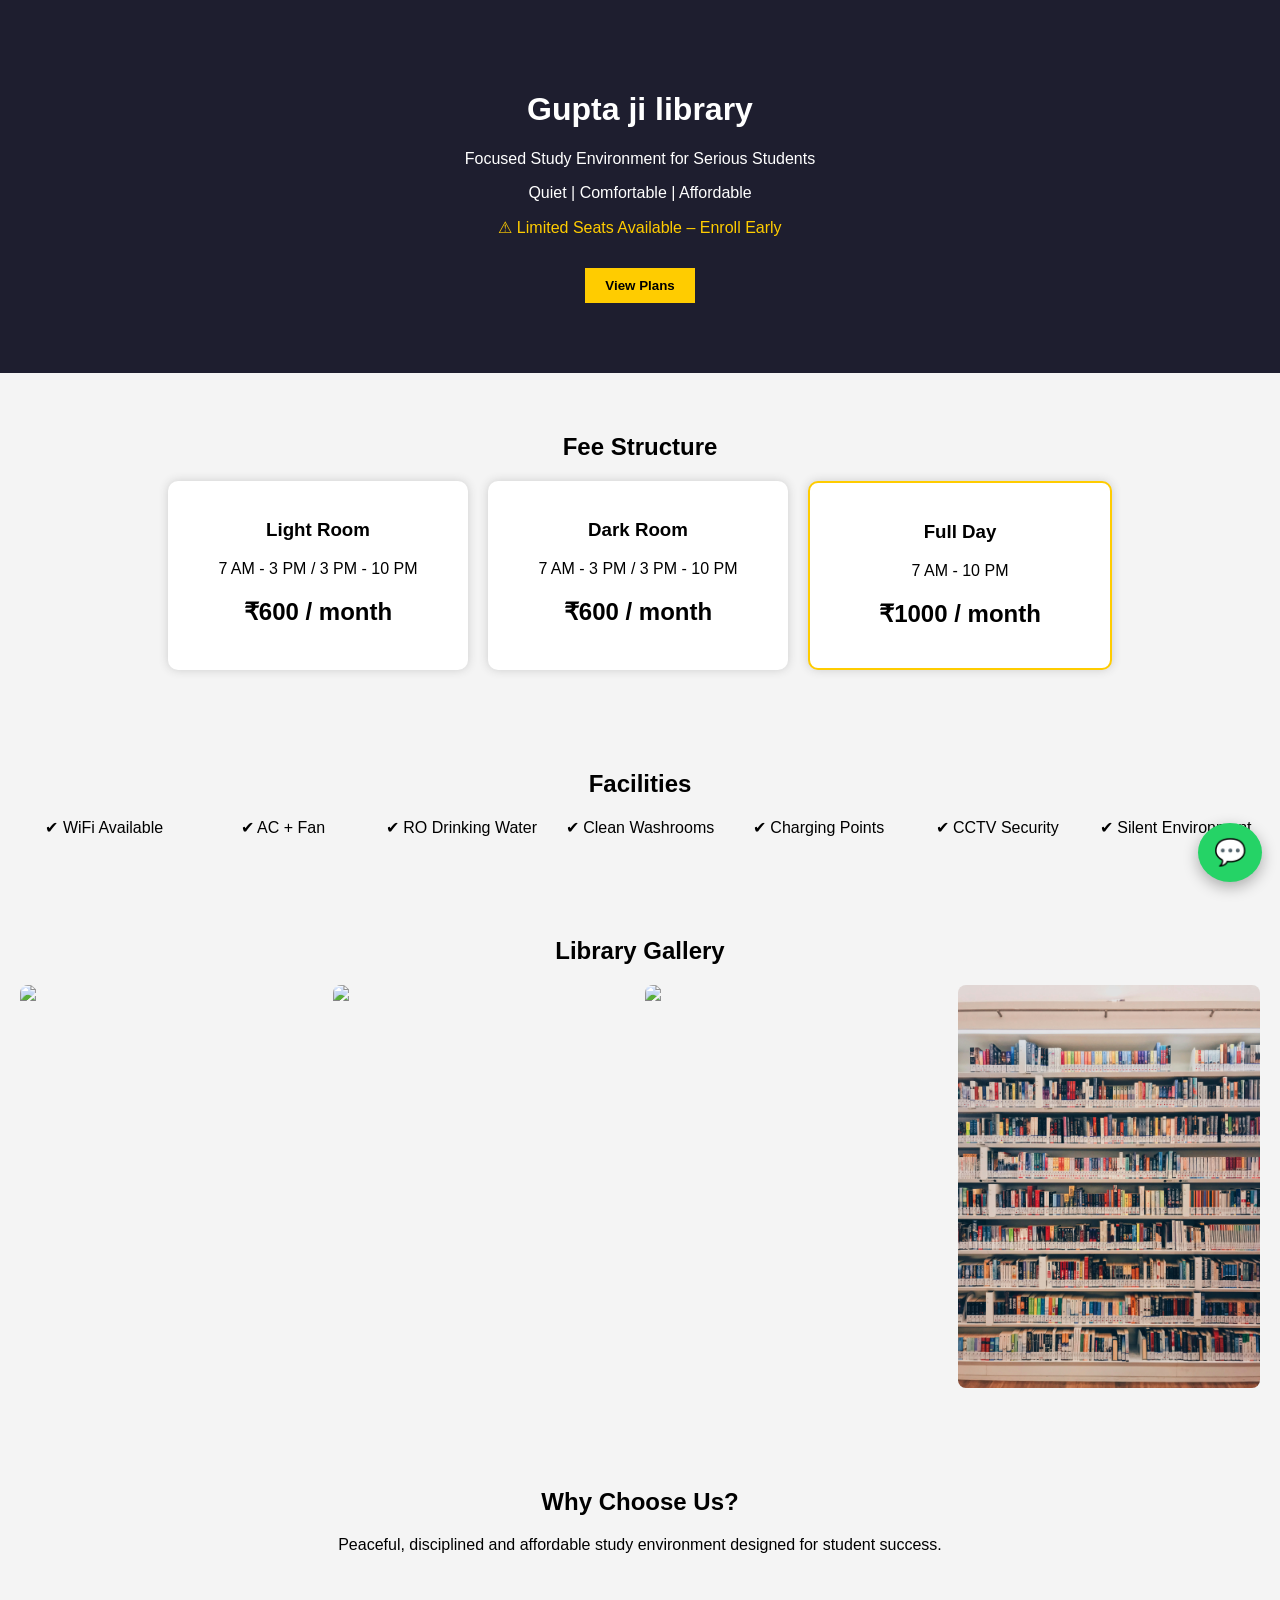
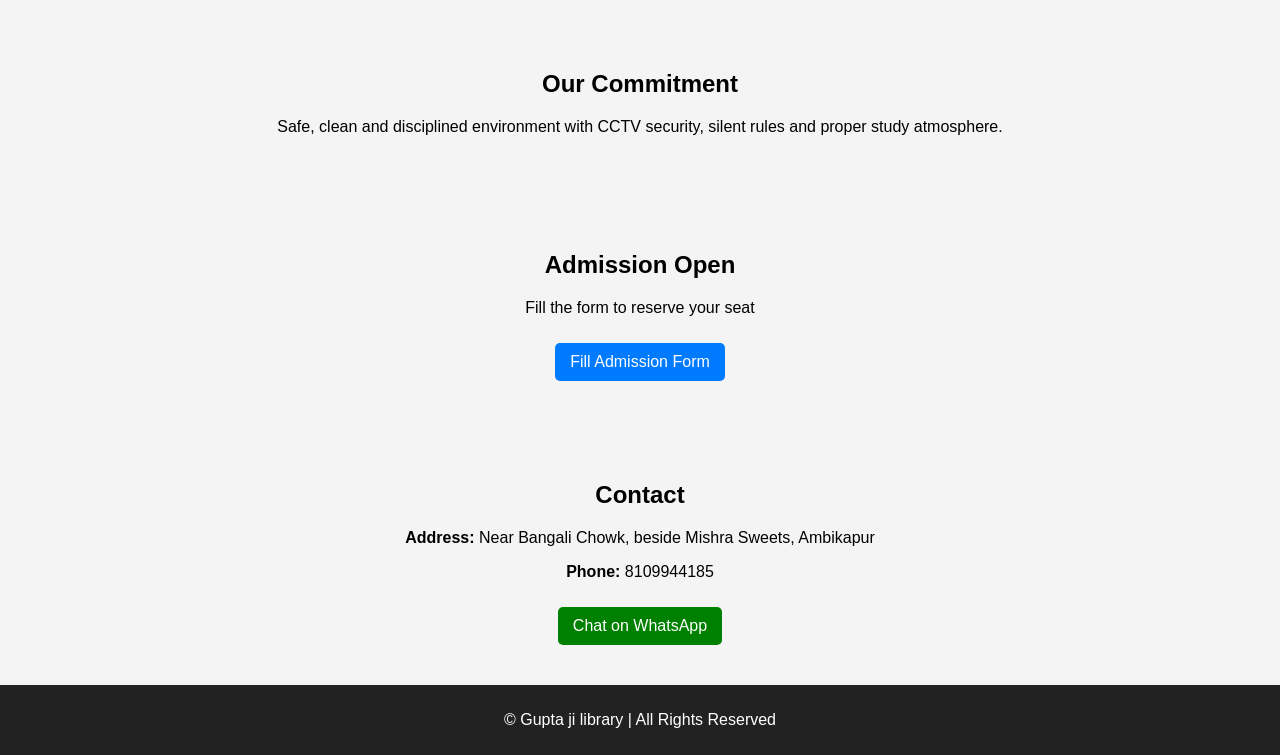
==== index.html @ ace33cf9 "Add files via upload" ====
<!DOCTYPE html>
<html lang="en">
<head>
  <meta charset="UTF-8">
  <meta name="viewport" content="width=device-width, initial-scale=1.0">
  <title>Gupta ji library </title>
  <link rel="stylesheet" href="style.css">
</head>
<body>

<!-- HERO -->
<header class="hero">
  <h1>Gupta ji library  </h1>
  <p>Focused Study Environment for Serious Students</p>
  <p class="sub">Quiet | Comfortable | Affordable</p>
  <p class="urgency">⚠ Limited Seats Available – Enroll Early</p>
  <button onclick="scrollToSection()">View Plans</button>
</header>

<!-- FEES -->
<section id="fees">
  <h2>Fee Structure</h2>

  <div class="card-container">

    <div class="card" onclick="selectCard(this)">
      <h3>Light Room</h3>
      <p>7 AM - 3 PM / 3 PM - 10 PM</p>
      <h2>₹600 / month</h2>
    </div>

    <div class="card" onclick="selectCard(this)">
      <h3>Dark Room</h3>
      <p>7 AM - 3 PM / 3 PM - 10 PM</p>
      <h2>₹600 / month</h2>
    </div>

    <div class="card highlight" onclick="selectCard(this)">
      <h3>Full Day</h3>
      <p>7 AM - 10 PM</p>
      <h2>₹1000 / month</h2>
    </div>

  </div>
</section>

<!-- FACILITIES -->
<section>
  <h2>Facilities</h2>
  <div class="grid">
    <div>✔ WiFi Available</div>
    <div>✔ AC + Fan</div>
    <div>✔ RO Drinking Water</div>
    <div>✔ Clean Washrooms</div>
    <div>✔ Charging Points</div>
    <div>✔ CCTV Security</div>
    <div>✔ Silent Environment</div>
  </div>
</section>

<!-- GALLERY -->
<section>
  <h2>Library Gallery</h2>
  <div class="gallery">
    <img src="images/lib1.jpg">
    <img src="images/lib2.jpg">
    <img src="images/lib3.jpg">
    <img src="images/lib4.jpg">
  </div>
</section>

<!-- WHY US -->
<section>
  <h2>Why Choose Us?</h2>
  <p>Peaceful, disciplined and affordable study environment designed for student success.</p>
</section>

<!-- TRUST -->
<section>
  <h2>Our Commitment</h2>
  <p>Safe, clean and disciplined environment with CCTV security, silent rules and proper study atmosphere.</p>
</section>

<!-- ADMISSION -->
<section class="admission">
  <h2>Admission Open</h2>
  <p>Fill the form to reserve your seat</p>
  <a class="btn" href="https://docs.google.com/forms/d/e/1FAIpQLSc7hQldwIsTLfJaNcgy5HmOL9V--daug4CbfnglJ6WlZEGNtg/viewform?usp=publish-editor" target="_blank" onclick="setTimeout(showThankYou, 4000)">
  Fill Admission Form
  </a>

</section>

<!-- CONTACT -->
<section>
  <h2>Contact</h2>
  <p><b>Address:</b> Near Bangali Chowk, beside Mishra Sweets, Ambikapur</p>
  <p><b>Phone:</b> 8109944185</p>

  <a class="whatsapp" href="https://wa.me/918109944185" target="_blank">
    Chat on WhatsApp
  </a>
</section>

<footer>
  <p>© Gupta ji library | All Rights Reserved</p>
</footer>

<!-- FLOATING WHATSAPP -->
<a class="float" href="https://wa.me/918109944185" target="_blank">💬</a>

<script src="script.js"></script>
</body>
<div id="thankyouScreen" class="thankyou">
  <div class="box">
    <h1>🎉 Thank You!</h1>
    <p>Your admission request has been submitted successfully.</p>
    <p>We will contact you shortly.</p>

    <button onclick="closeThankYou()">Back to Home</button>
  </div>
</div>
</html>
---- style.css ----
body {
  margin: 0;
  font-family: Arial, sans-serif;
  background: #f4f4f4;
}

/* HERO */
.hero {
  background: #1e1e2f;
  color: white;
  text-align: center;
  padding: 70px 20px;
}

.hero button {
  margin-top: 15px;
  padding: 10px 20px;
  border: none;
  background: #ffcc00;
  font-weight: bold;
  cursor: pointer;
}

.urgency {
  color: #ffcc00;
  margin-top: 10px;
  animation: blink 1.5s infinite;
}

@keyframes blink {
  50% { opacity: 0.5; }
}

/* SECTIONS */
section {
  padding: 40px 20px;
  text-align: center;
}

/* CARDS */
.card-container {
  display: flex;
  justify-content: center;
  gap: 20px;
  flex-wrap: wrap;
}

.card {
  background: white;
  padding: 20px;
  width: 260px;
  border-radius: 10px;
  box-shadow: 0 0 10px #ccc;
  cursor: pointer;
  transition: 0.3s;
}

.card:hover {
  transform: scale(1.05);
}

.card.highlight {
  border: 2px solid #ffcc00;
}

/* GRID */
.grid {
  display: grid;
  grid-template-columns: repeat(auto-fit, minmax(160px, 1fr));
  gap: 10px;
}

/* GALLERY */
.gallery {
  display: grid;
  grid-template-columns: repeat(auto-fit, minmax(150px, 1fr));
  gap: 10px;
}

.gallery img {
  width: 100%;
  border-radius: 8px;
}

/* BUTTONS */
.btn {
  display: inline-block;
  margin-top: 10px;
  padding: 10px 15px;
  background: #007bff;
  color: white;
  text-decoration: none;
  border-radius: 5px;
}

/* WHATSAPP */
.whatsapp {
  display: inline-block;
  margin-top: 10px;
  padding: 10px 15px;
  background: green;
  color: white;
  text-decoration: none;
  border-radius: 5px;
}

/* FLOAT */
.float {
  position: fixed;
  bottom: 18px;
  right: 18px;
  background: #25D366;
  color: white;
  font-size: 26px;
  padding: 14px 16px;
  border-radius: 50%;
  text-decoration: none;
  box-shadow: 0 5px 15px rgba(0,0,0,0.3);
  z-index: 999;
}

/* FOOTER */
footer {
  background: #222;
  color: white;
  text-align: center;
  padding: 10px;
}

/* MOBILE */
@media (max-width: 600px) {
  .card {
    width: 90%;
  }

  .hero h1 {
    font-size: 28px;
  }
}
/* THANK YOU SCREEN */
.thankyou {
  position: fixed;
  top: 0;
  left: 0;
  width: 100%;
  height: 100%;
  background: rgba(0,0,0,0.8);
  display: none;
  justify-content: center;
  align-items: center;
  z-index: 9999;
}

.thankyou .box {
  background: white;
  padding: 30px;
  border-radius: 10px;
  text-align: center;
  max-width: 350px;
}

.thankyou button {
  margin-top: 15px;
  padding: 10px 15px;
  background: green;
  color: white;
  border: none;
  cursor: pointer;
}
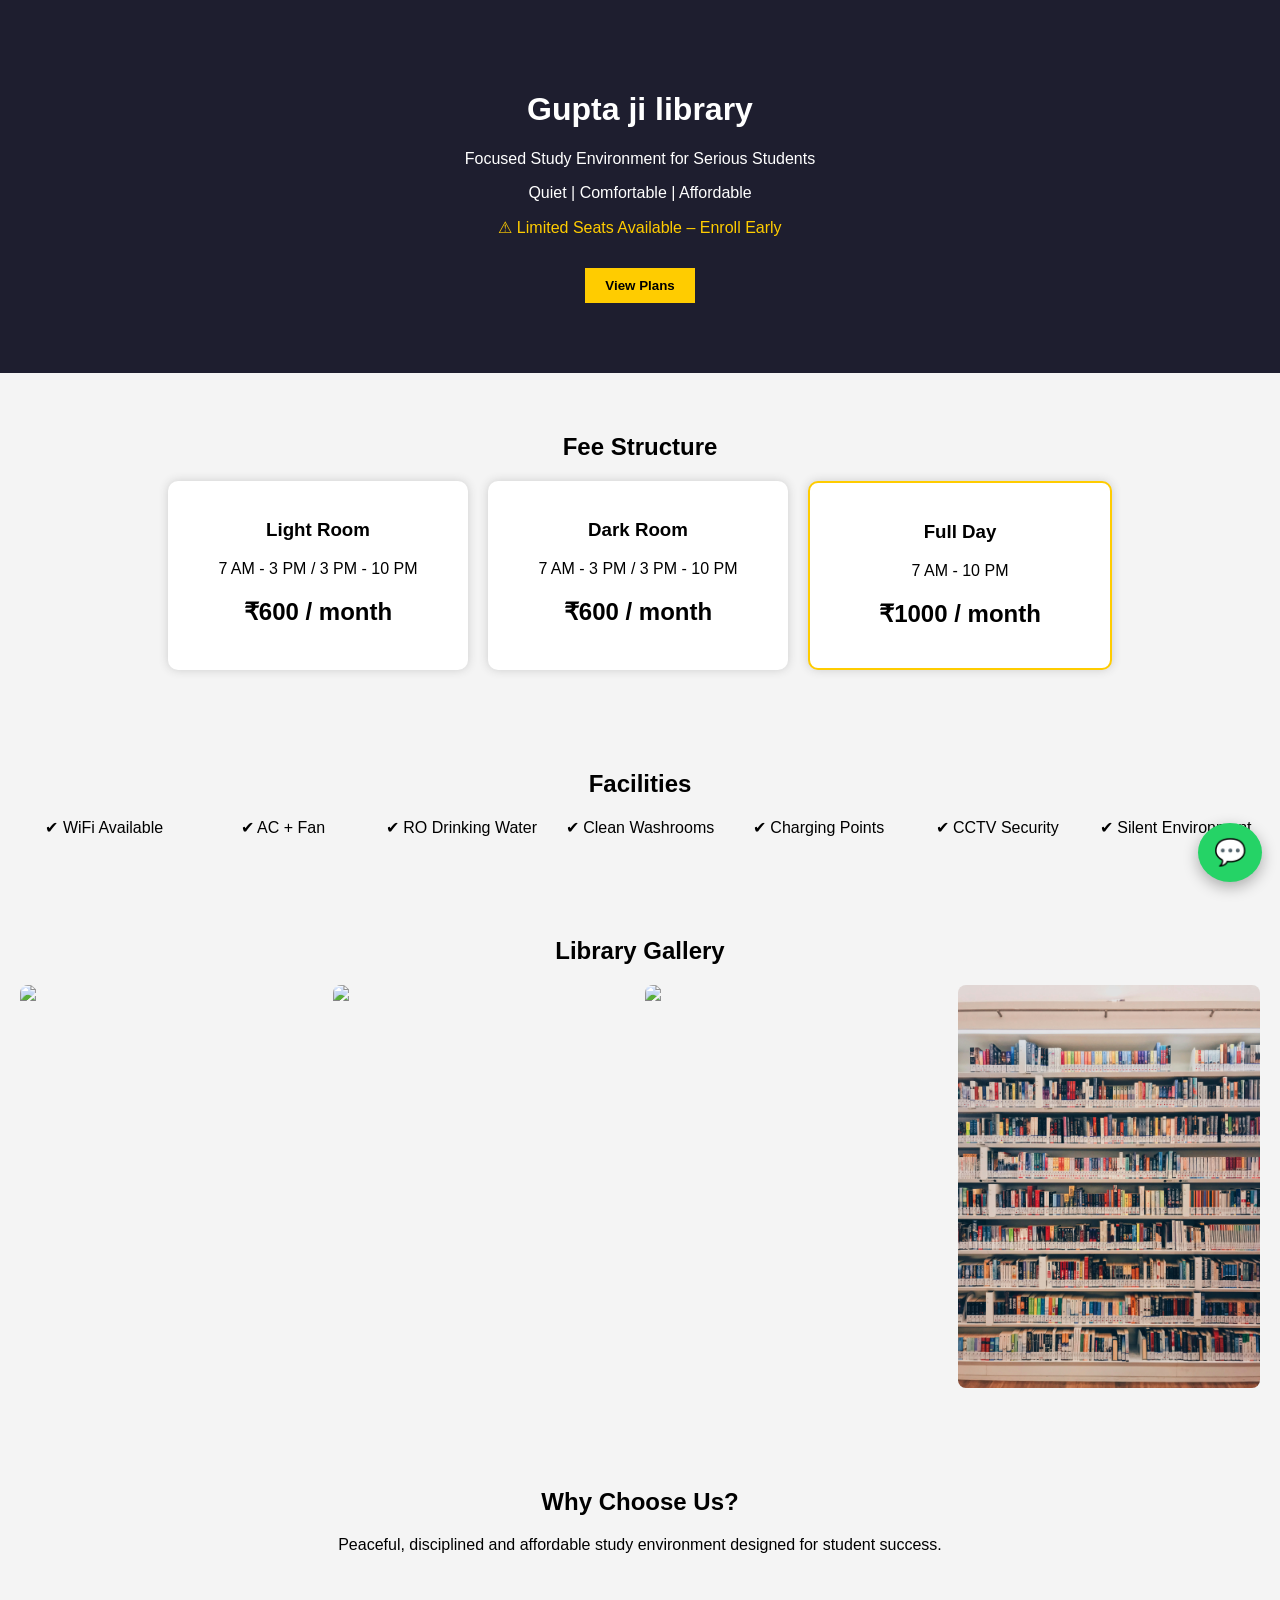
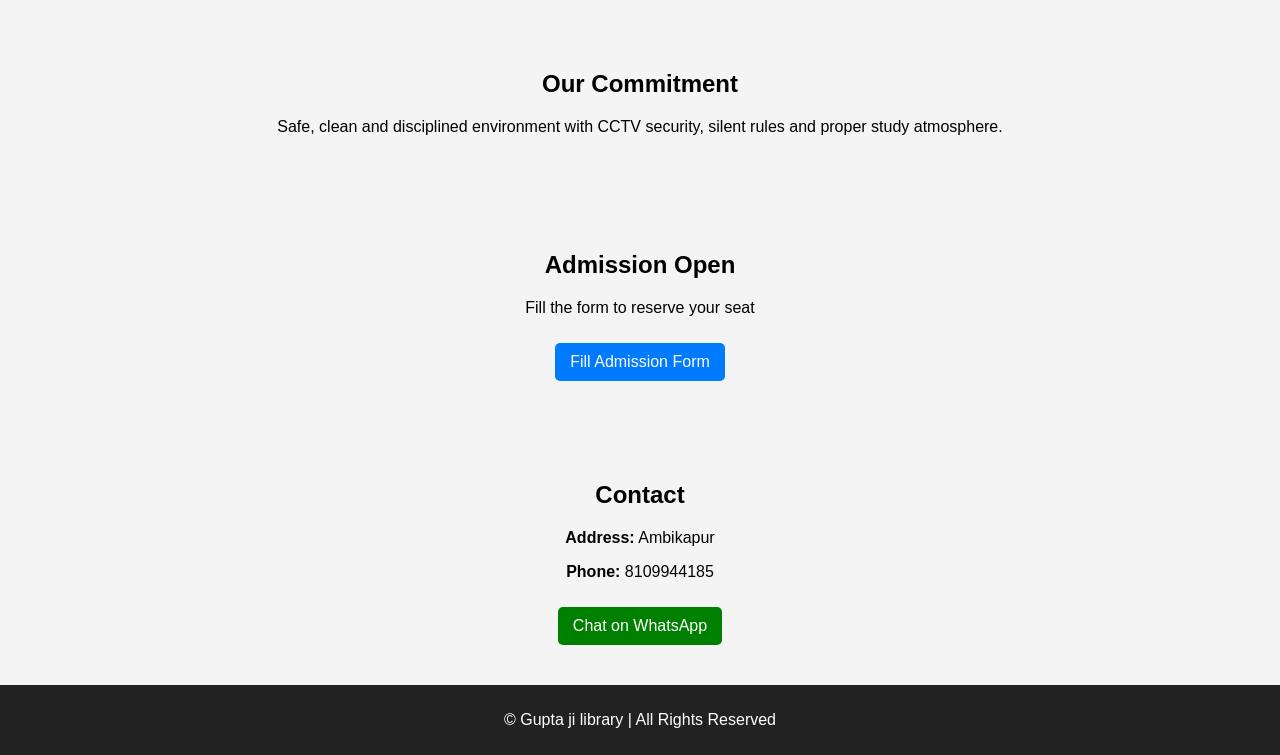
==== commit d44910fe: "Update index.html" ====
--- a/index.html
+++ b/index.html
@@ -94,7 +94,7 @@
 <!-- CONTACT -->
 <section>
   <h2>Contact</h2>
-  <p><b>Address:</b> Near Bangali Chowk, beside Mishra Sweets, Ambikapur</p>
+  <p><b>Address:</b> Ambikapur</p>
   <p><b>Phone:</b> 8109944185</p>
 
   <a class="whatsapp" href="https://wa.me/918109944185" target="_blank">
@@ -120,4 +120,4 @@
     <button onclick="closeThankYou()">Back to Home</button>
   </div>
 </div>
-</html>+</html>
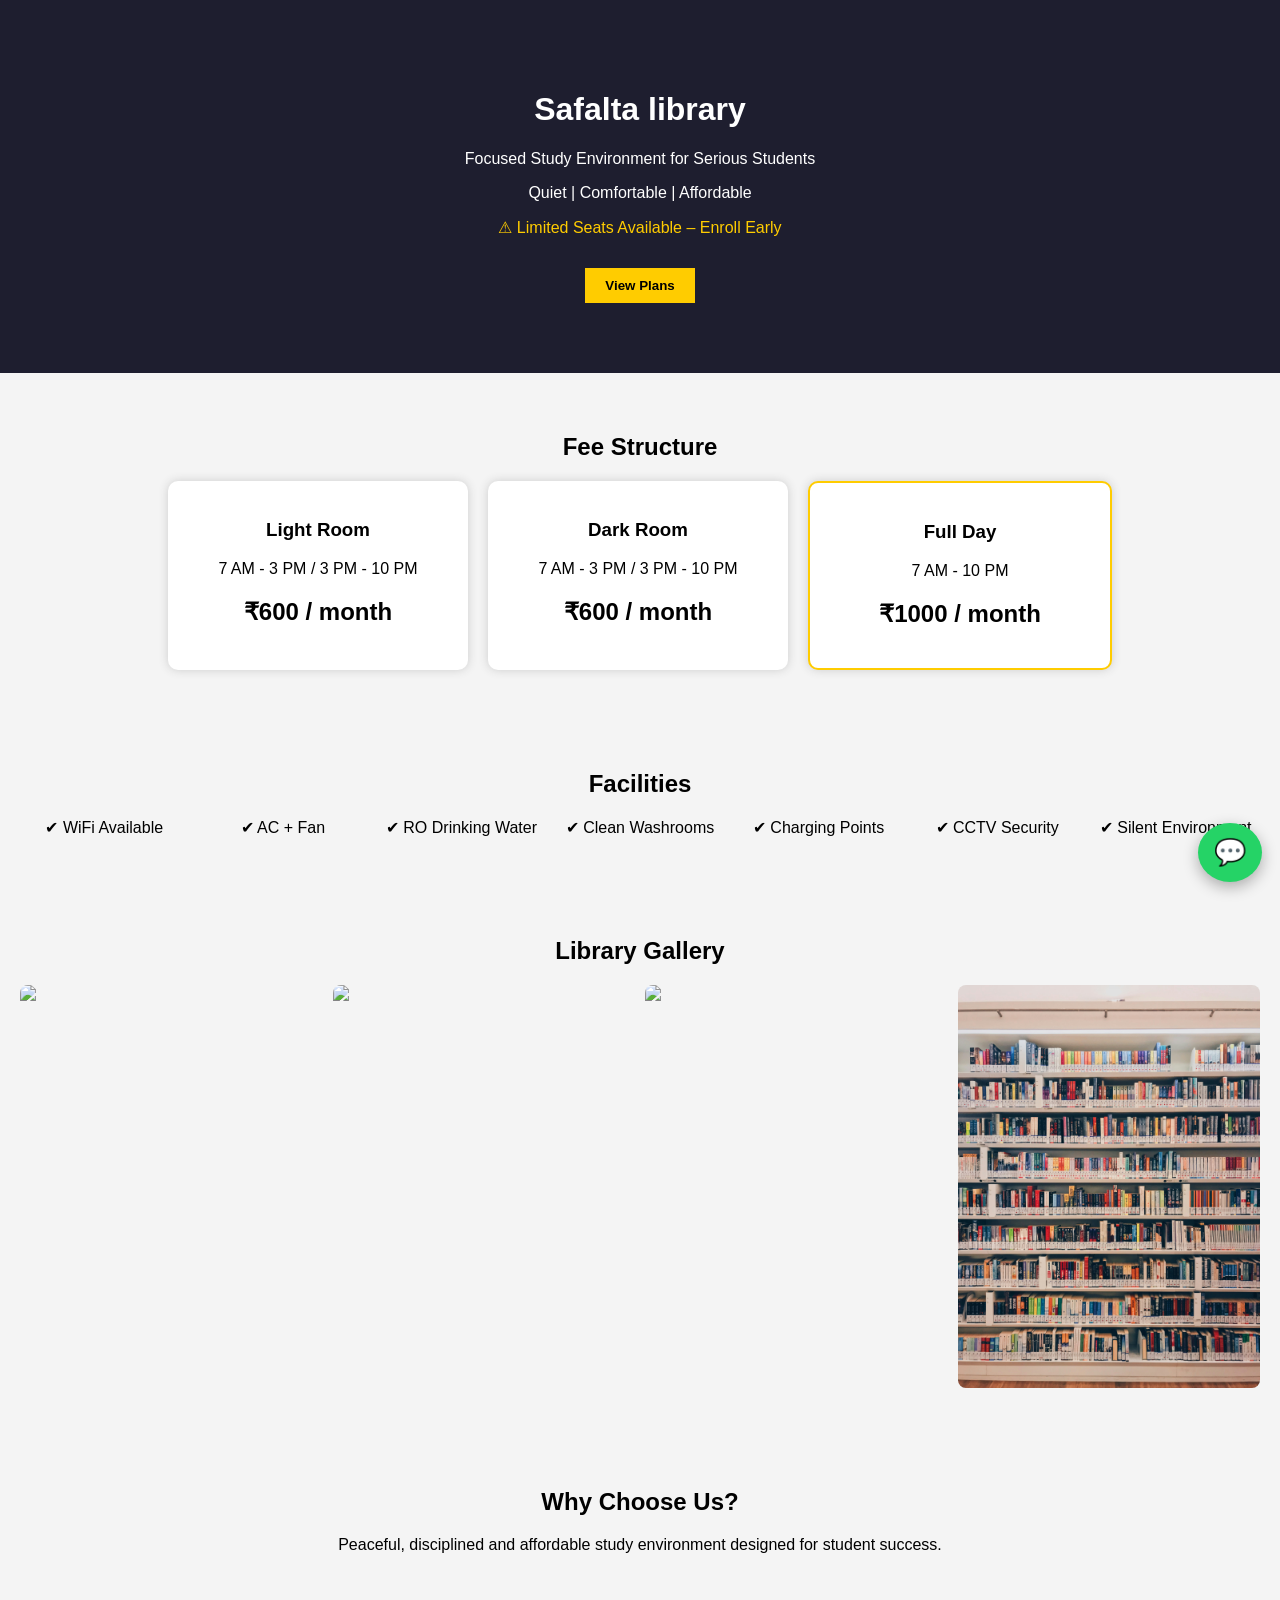
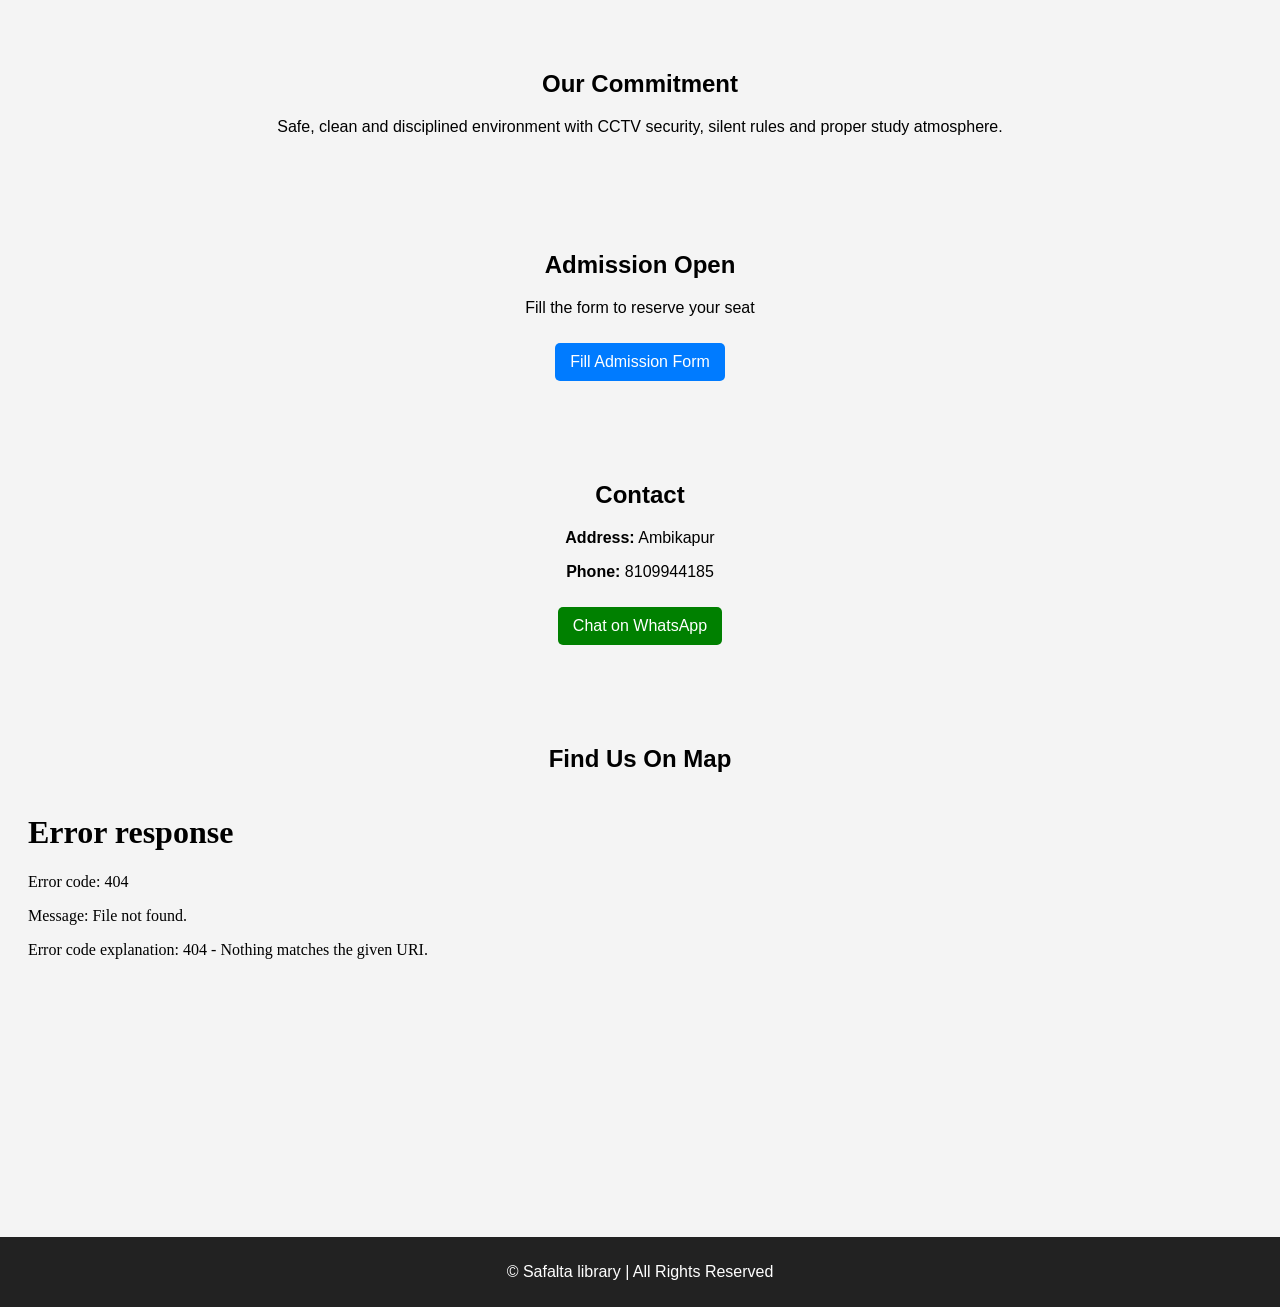
==== commit 9e1bb259: "Update index.html" ====
--- a/index.html
+++ b/index.html
@@ -3,14 +3,14 @@
 <head>
   <meta charset="UTF-8">
   <meta name="viewport" content="width=device-width, initial-scale=1.0">
-  <title>Gupta ji library </title>
+  <title>Safalta library  </title>
   <link rel="stylesheet" href="style.css">
 </head>
 <body>
 
 <!-- HERO -->
 <header class="hero">
-  <h1>Gupta ji library  </h1>
+  <h1>Safalta library  </h1>
   <p>Focused Study Environment for Serious Students</p>
   <p class="sub">Quiet | Comfortable | Affordable</p>
   <p class="urgency">⚠ Limited Seats Available – Enroll Early</p>
@@ -101,9 +101,26 @@
     Chat on WhatsApp
   </a>
 </section>
+<section class="map-section">
 
+  <h2>Find Us On Map</h2>
+
+  <div class="map-container">
+
+    <iframe
+      src="<iframe src="https://www.google.com/maps/embed?pb=!1m18!1m12!1m3!1d3809249.10085864!2d79.0648538279993!3d21.193357629774084!2m3!1f0!2f0!3f0!3m2!1i1024!2i768!4f13.1!3m3!1m2!1s0x3989a36a7a92d751%3A0x876c52ce5ece1be8!2sSafalta%20Library!5e0!3m2!1sen!2sin!4v1778926851615!5m2!1sen!2sin" 
+      width="100%"
+      height="400"
+      style="border:0;"
+      allowfullscreen=""
+      loading="lazy">
+    </iframe>
+
+  </div>
+
+</section>
 <footer>
-  <p>© Gupta ji library | All Rights Reserved</p>
+  <p>© Safalta library | All Rights Reserved</p>
 </footer>
 
 <!-- FLOATING WHATSAPP -->
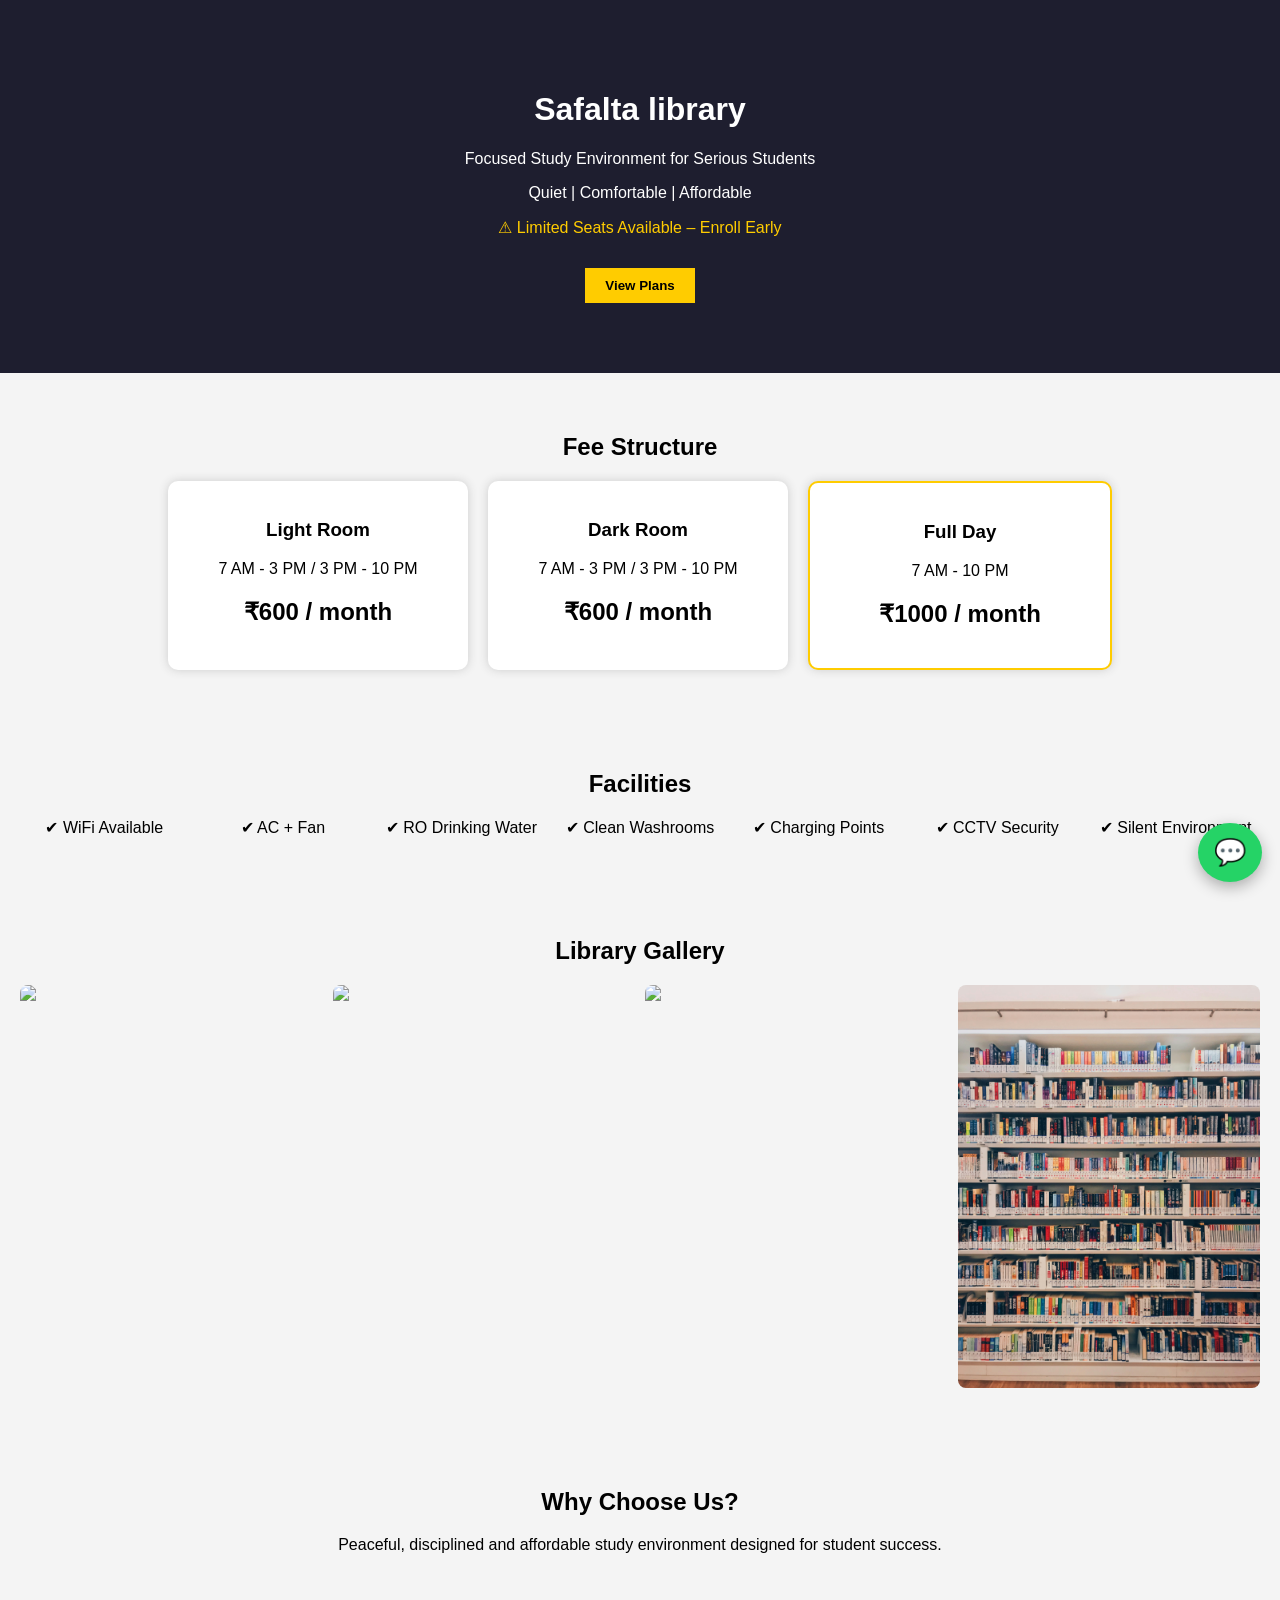
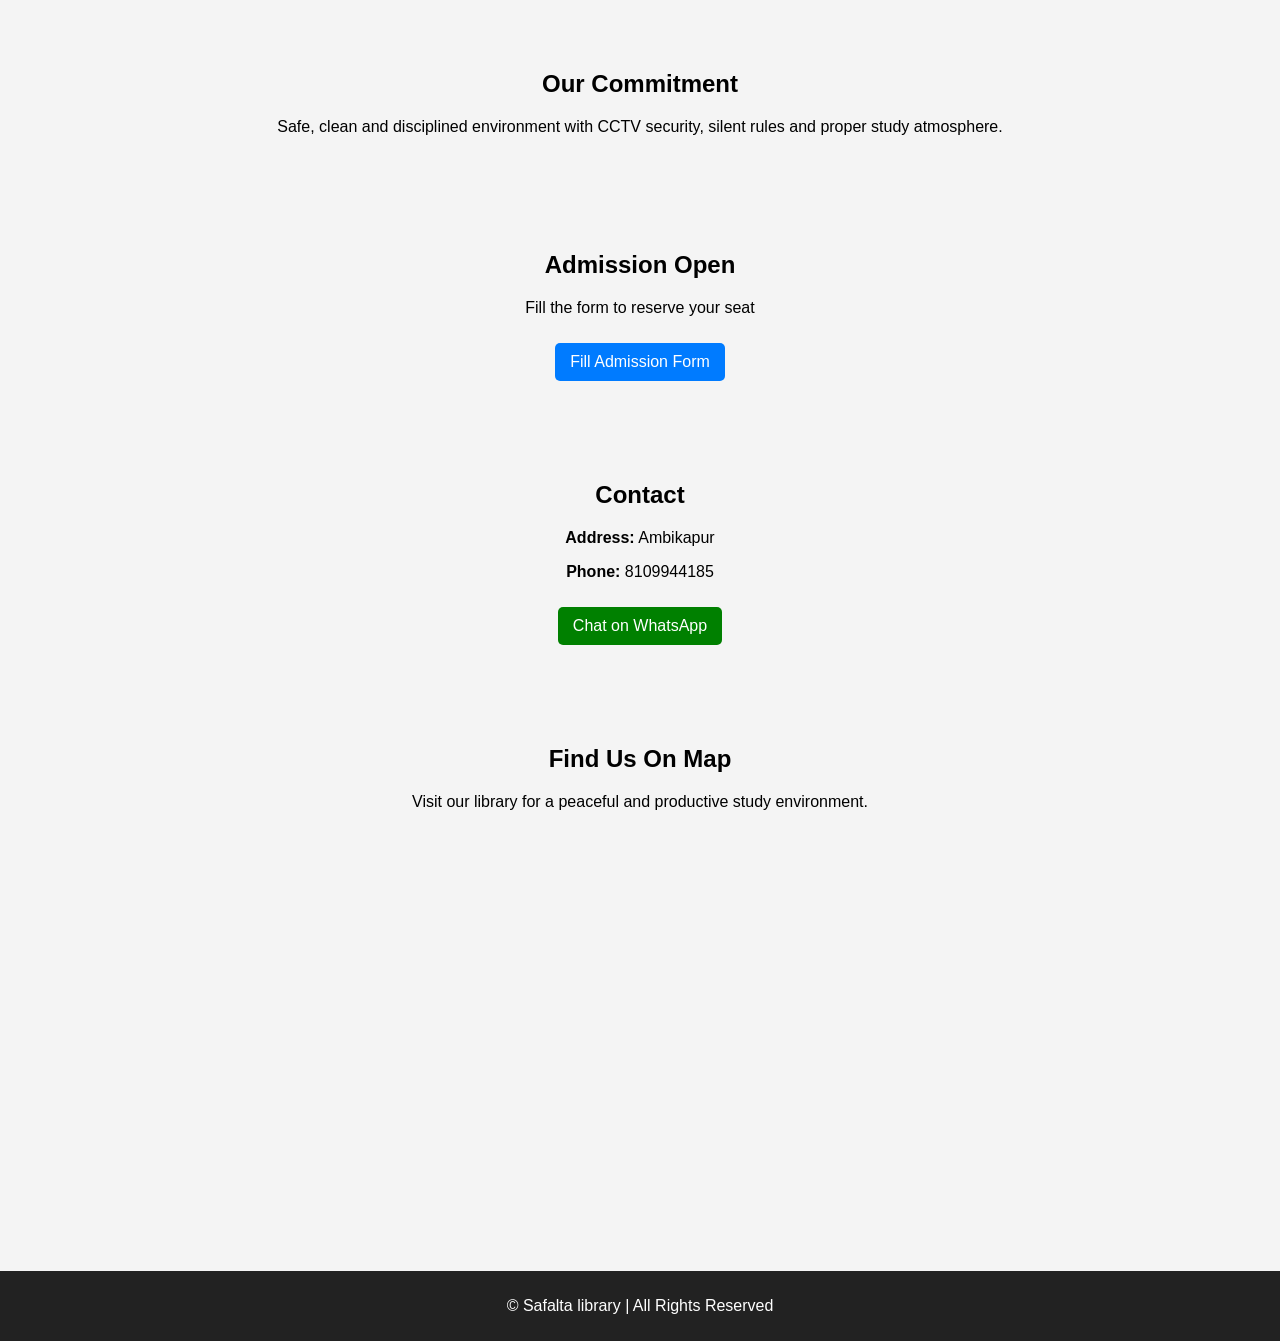
==== commit 53b34867: "Update index.html" ====
--- a/index.html
+++ b/index.html
@@ -101,22 +101,33 @@
     Chat on WhatsApp
   </a>
 </section>
+
+  <!-- MAP SECTION -->
+
 <section class="map-section">
 
   <h2>Find Us On Map</h2>
 
+  <p class="map-text">
+    Visit our library for a peaceful and productive study environment.
+  </p>
+
   <div class="map-container">
 
-    <iframe
-      src="<iframe src="https://www.google.com/maps/embed?pb=!1m18!1m12!1m3!1d3809249.10085864!2d79.0648538279993!3d21.193357629774084!2m3!1f0!2f0!3f0!3m2!1i1024!2i768!4f13.1!3m3!1m2!1s0x3989a36a7a92d751%3A0x876c52ce5ece1be8!2sSafalta%20Library!5e0!3m2!1sen!2sin!4v1778926851615!5m2!1sen!2sin" 
-      width="100%"
-      height="400"
+    <iframe 
+      src="https://www.google.com/maps/embed?pb=!1m18!1m12!1m3!1d3809249.10085864!2d79.0648538279993!3d21.193357629774084!2m3!1f0!2f0!3f0!4f13.1!3m3!1m2!1s0x3989a36a7a92d751%3A0x876c52ce5ece1be8!2sSafalta%20Library!5e0!3m2!1sen!2sin!4v1778926851615!5m2!1sen!2sin"
+      
+      width="100%" 
+      height="400" 
       style="border:0;"
       allowfullscreen=""
-      loading="lazy">
+      loading="lazy"
+      referrerpolicy="no-referrer-when-downgrade">
     </iframe>
 
   </div>
+
+</section>
 
 </section>
 <footer>
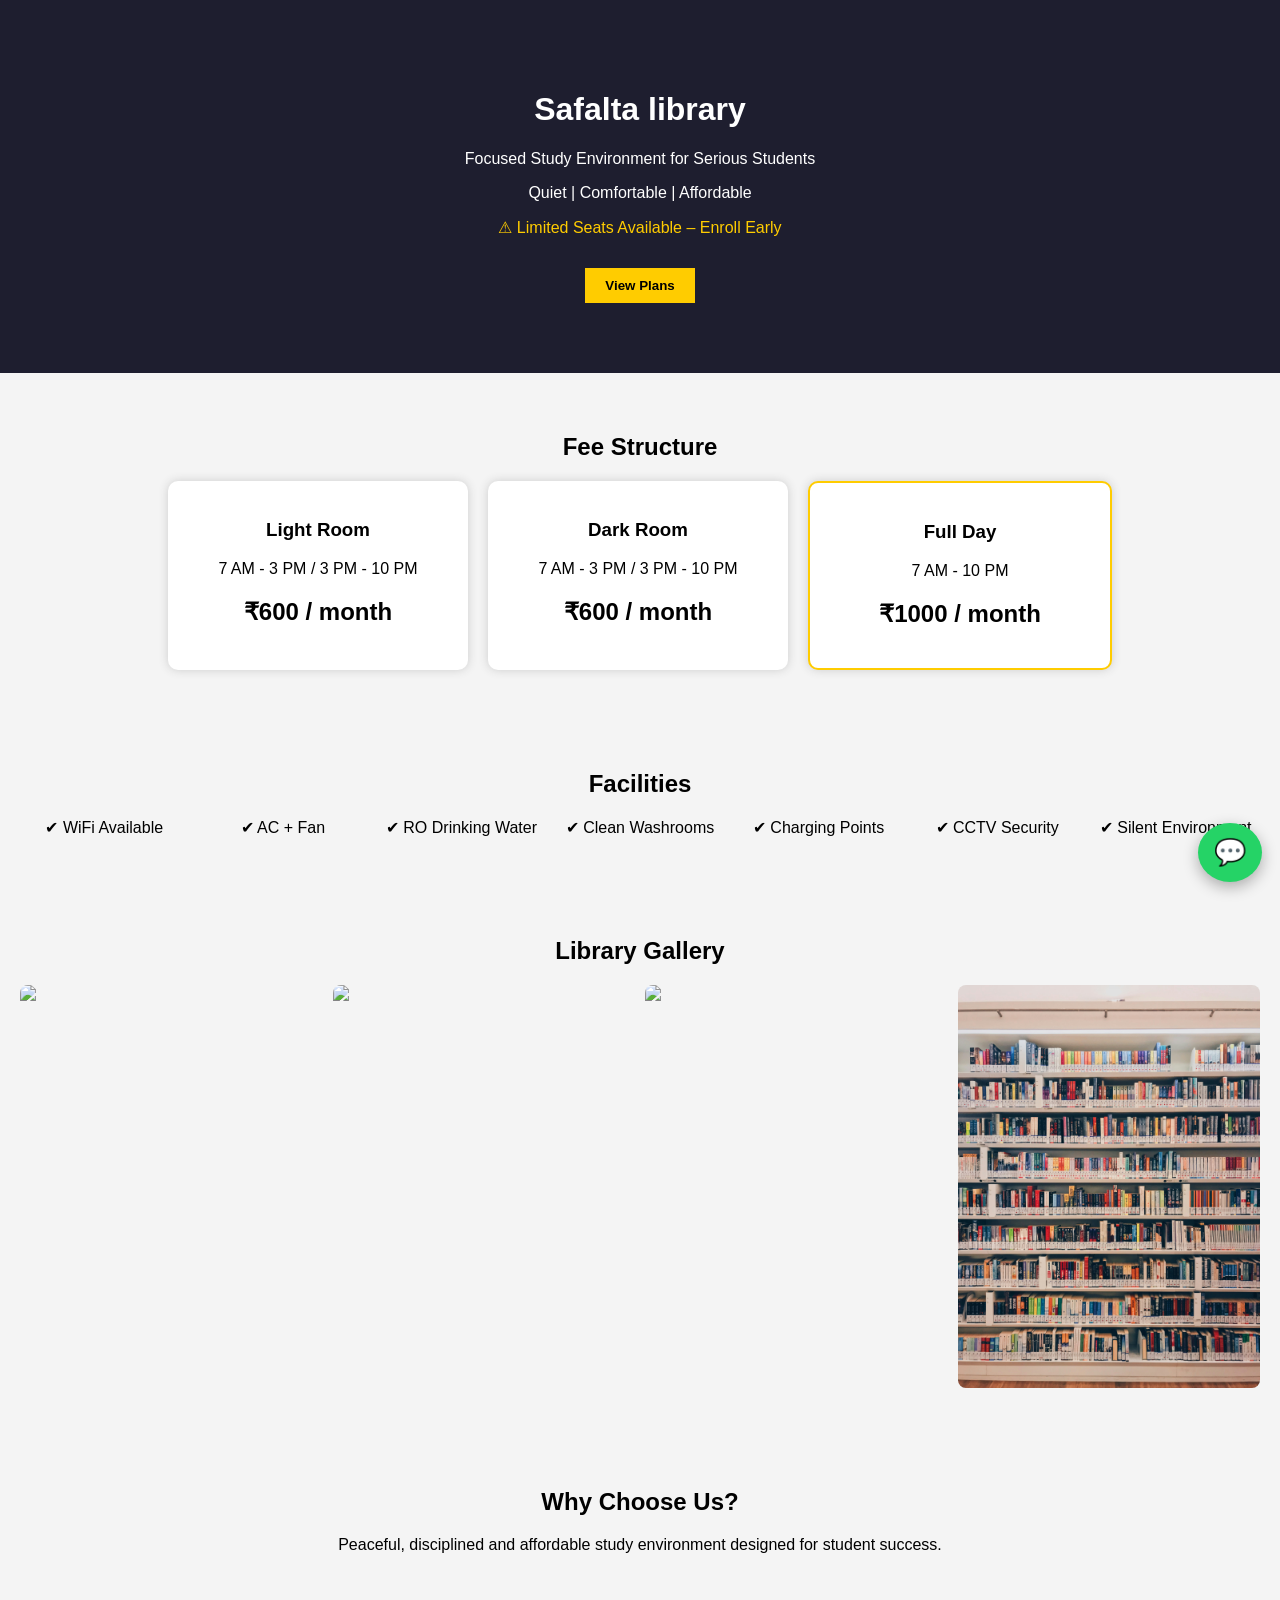
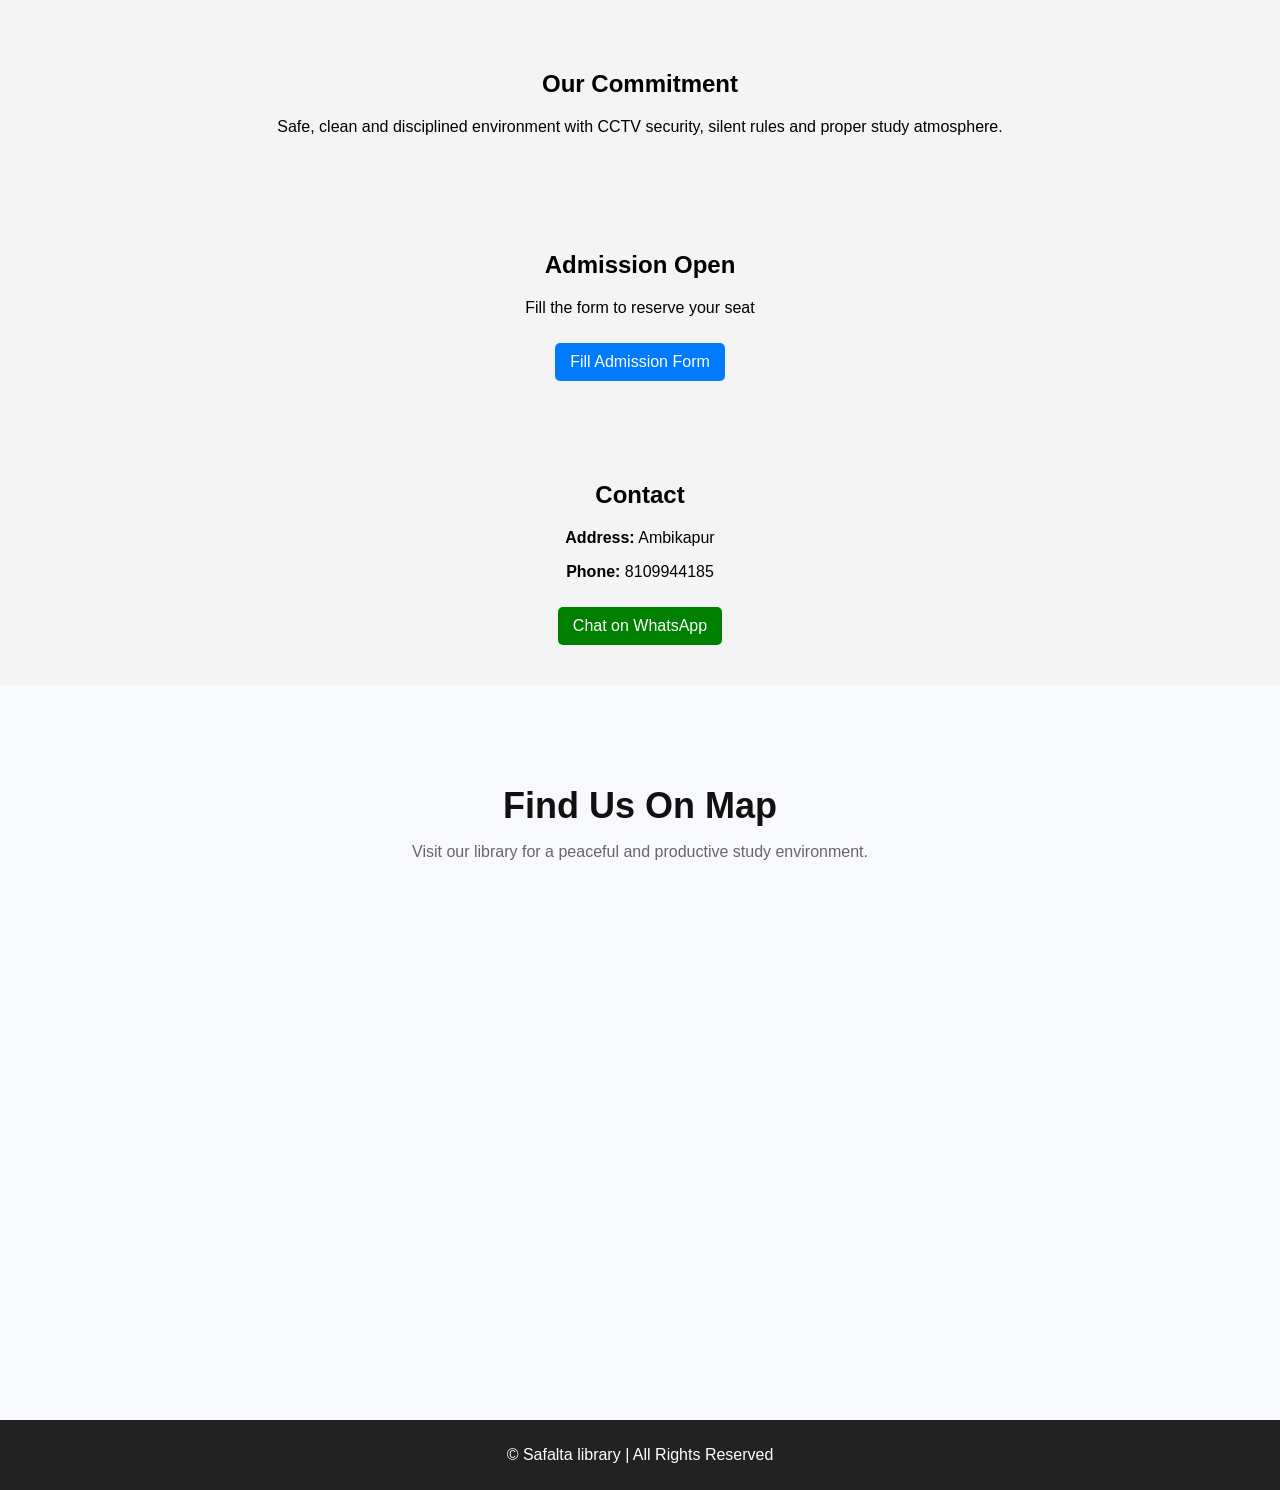
==== commit d147e163: "Fix HTML formatting and structure" ====
--- a/index.html
+++ b/index.html
@@ -112,20 +112,7 @@
     Visit our library for a peaceful and productive study environment.
   </p>
 
-  <div class="map-container">
-
-    <iframe 
-      src="https://www.google.com/maps/embed?pb=!1m18!1m12!1m3!1d3809249.10085864!2d79.0648538279993!3d21.193357629774084!2m3!1f0!2f0!3f0!4f13.1!3m3!1m2!1s0x3989a36a7a92d751%3A0x876c52ce5ece1be8!2sSafalta%20Library!5e0!3m2!1sen!2sin!4v1778926851615!5m2!1sen!2sin"
-      
-      width="100%" 
-      height="400" 
-      style="border:0;"
-      allowfullscreen=""
-      loading="lazy"
-      referrerpolicy="no-referrer-when-downgrade">
-    </iframe>
-
-  </div>
+  <iframe src="https://www.google.com/maps/embed?pb=!1m18!1m12!1m3!1d3809249.10085864!2d79.0648538279993!3d21.193357629774084!2m3!1f0!2f0!3f0!3m2!1i1024!2i768!4f13.1!3m3!1m2!1s0x3989a36a7a92d751%3A0x876c52ce5ece1be8!2sSafalta%20Library!5e0!3m2!1sen!2sin!4v1778926851615!5m2!1sen!2sin" width="600" height="450" style="border:0;" allowfullscreen="" loading="lazy" referrerpolicy="no-referrer-when-downgrade"></iframe>
 
 </section>
 
--- a/style.css
+++ b/style.css
@@ -166,4 +166,30 @@
   color: white;
   border: none;
   cursor: pointer;
-}+}
+/* MAP SECTION */
+
+.map-section{
+  padding:70px 8%;
+  background:#f8f9fc;
+  text-align:center;
+}
+
+.map-section h2{
+  font-size:36px;
+  margin-bottom:15px;
+  color:#111;
+}
+
+.map-text{
+  color:#666;
+  margin-bottom:35px;
+  font-size:16px;
+}
+
+.map-container{
+  width:100%;
+  border-radius:20px;
+  overflow:hidden;
+  box-shadow:0 10px 30px rgba(0,0,0,0.1);
+}
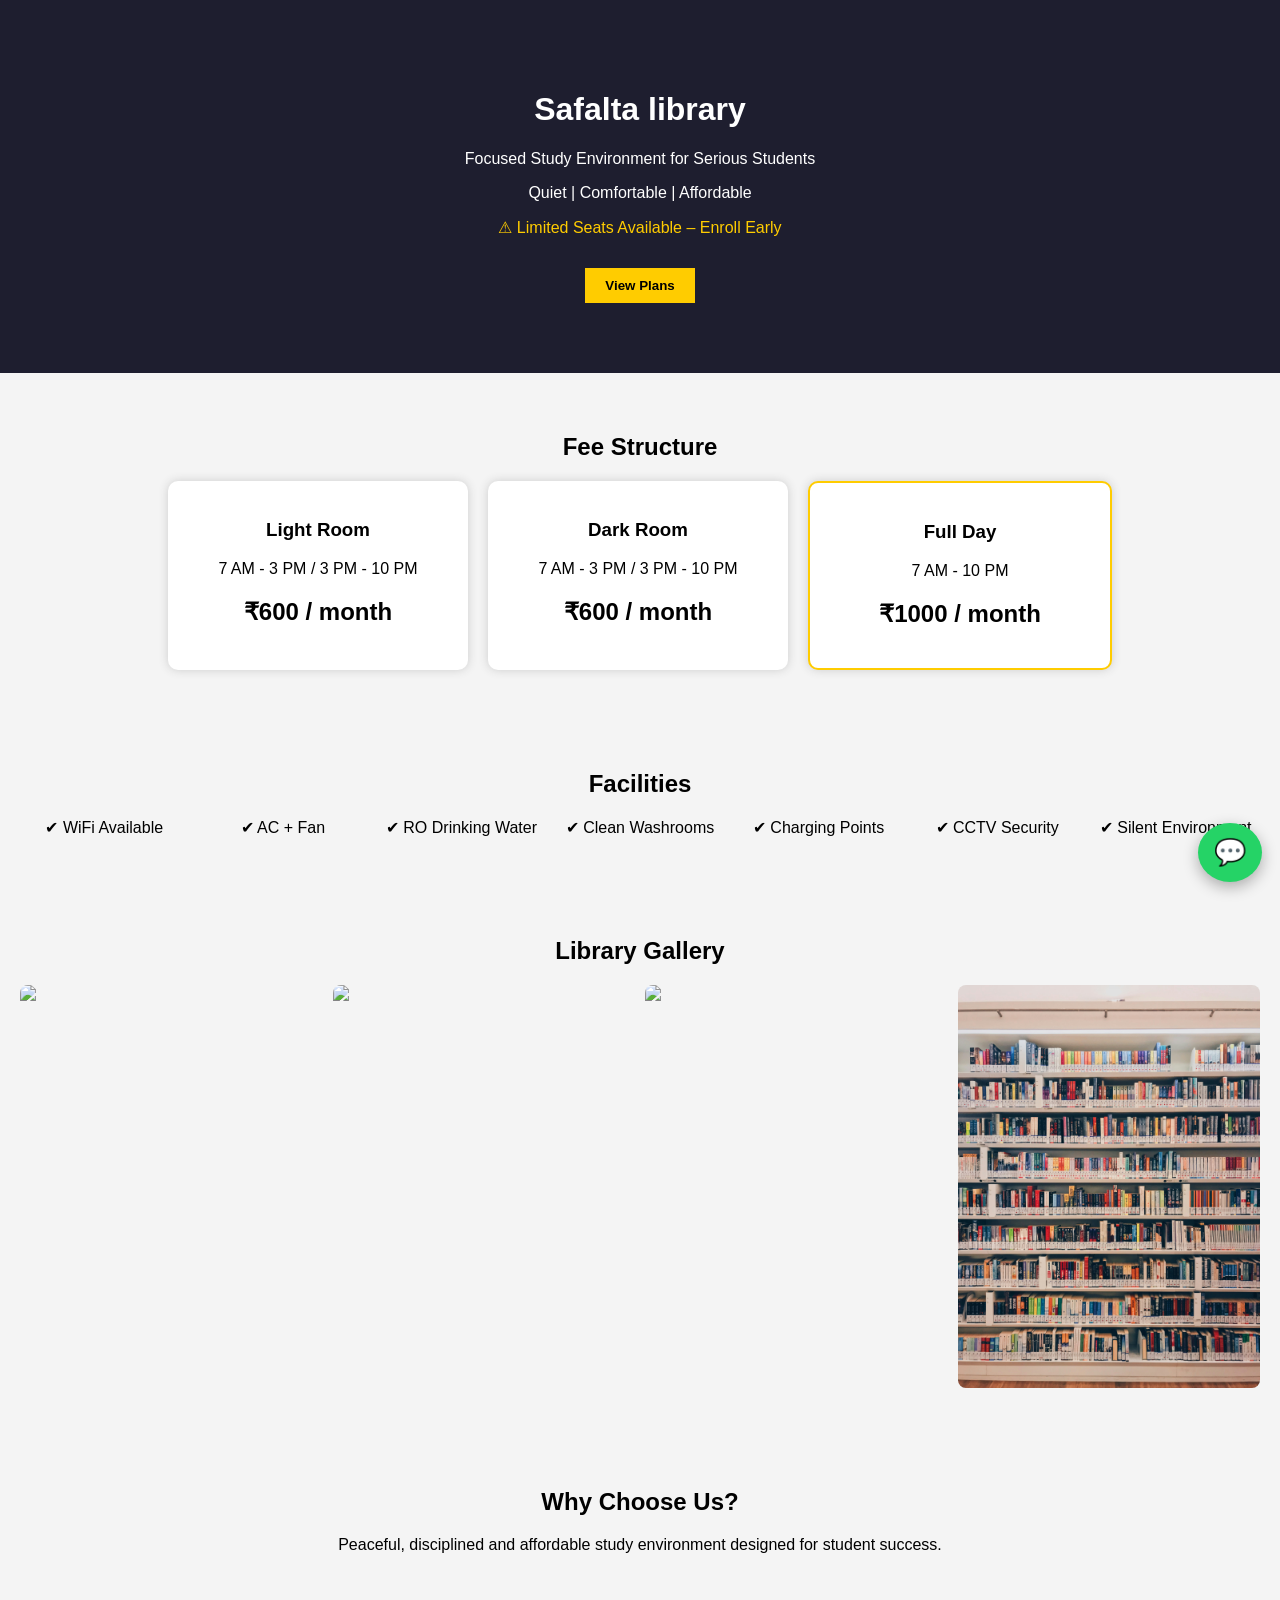
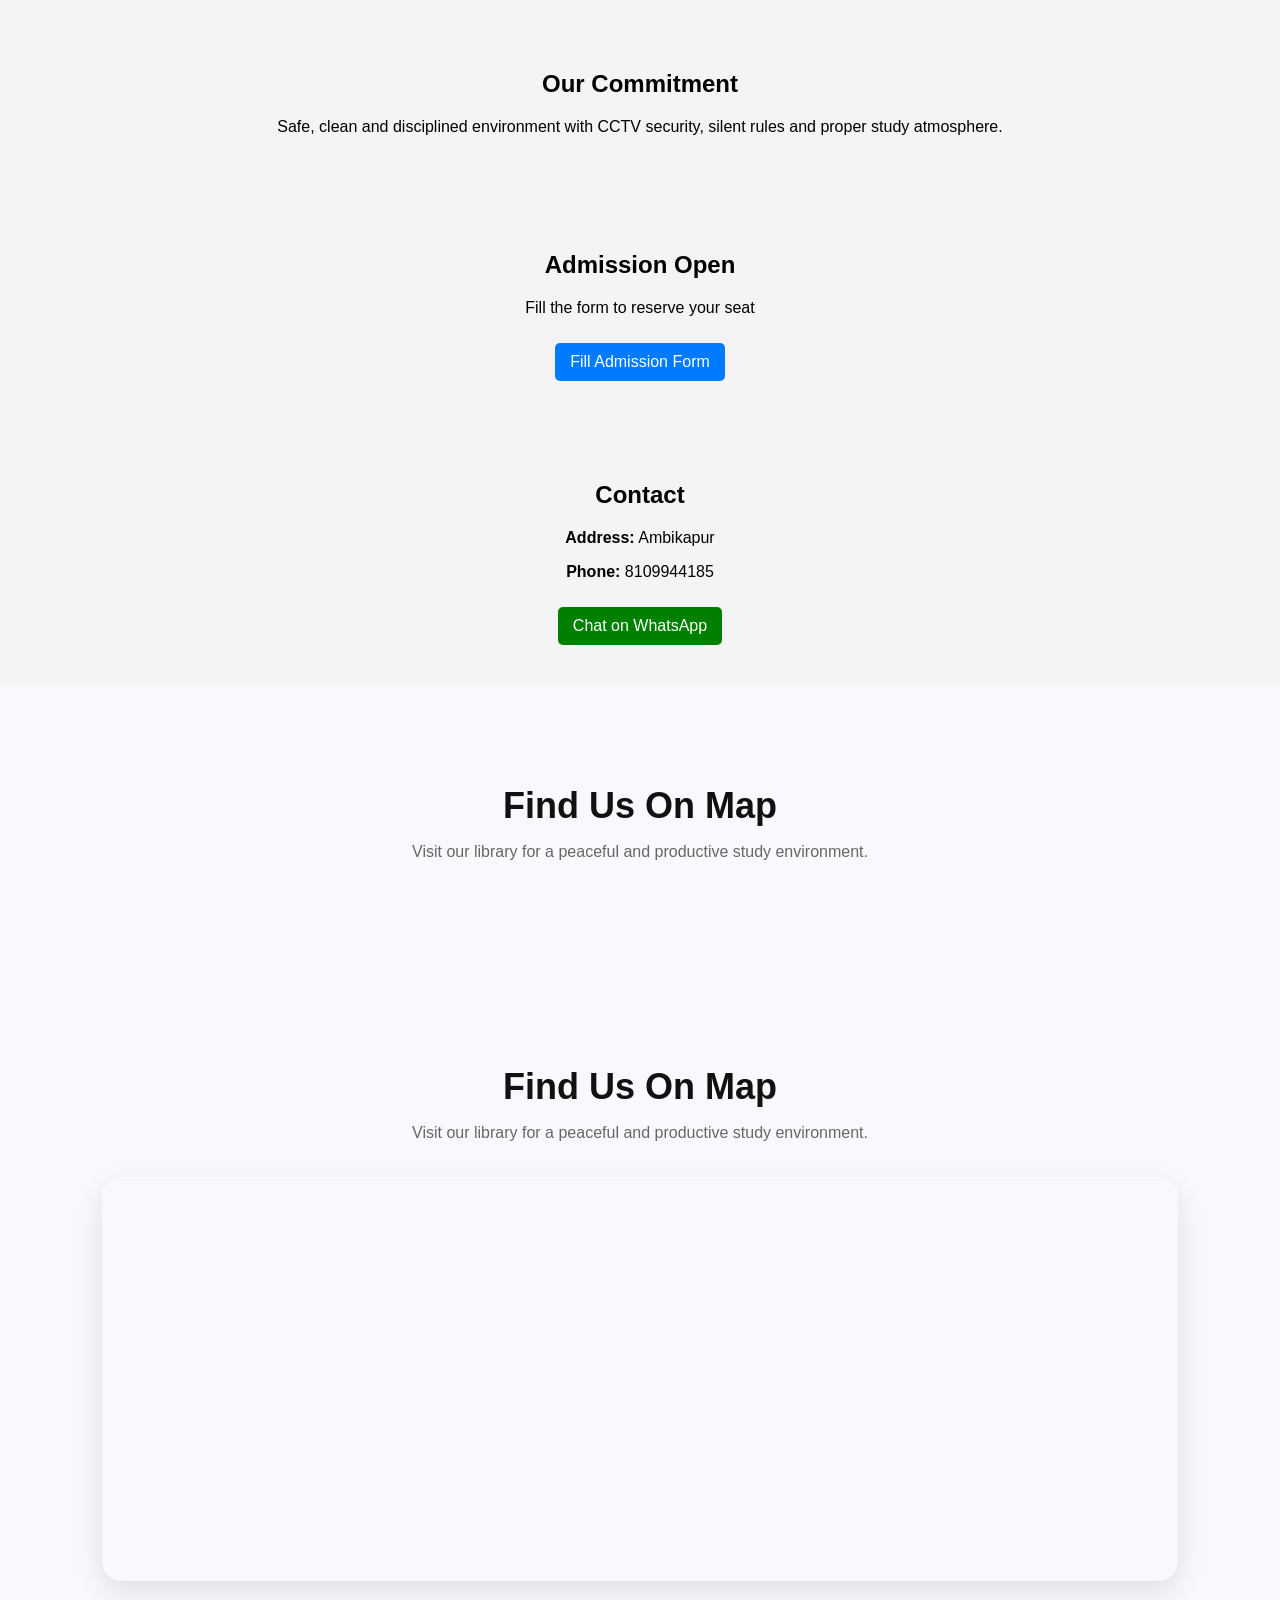
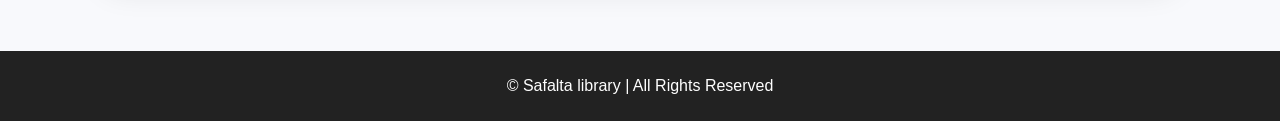
==== commit 744da58a: "Update index.html" ====
--- a/index.html
+++ b/index.html
@@ -111,11 +111,33 @@
   <p class="map-text">
     Visit our library for a peaceful and productive study environment.
   </p>
+</section>
+<!-- MAP SECTION -->
 
-  <iframe src="https://www.google.com/maps/embed?pb=!1m18!1m12!1m3!1d3809249.10085864!2d79.0648538279993!3d21.193357629774084!2m3!1f0!2f0!3f0!3m2!1i1024!2i768!4f13.1!3m3!1m2!1s0x3989a36a7a92d751%3A0x876c52ce5ece1be8!2sSafalta%20Library!5e0!3m2!1sen!2sin!4v1778926851615!5m2!1sen!2sin" width="600" height="450" style="border:0;" allowfullscreen="" loading="lazy" referrerpolicy="no-referrer-when-downgrade"></iframe>
+<section class="map-section">
+
+  <h2>Find Us On Map</h2>
+
+  <p class="map-text">
+    Visit our library for a peaceful and productive study environment.
+  </p>
+
+  <div class="map-container">
+
+    <iframe 
+      src="https://www.google.com/maps/embed?pb=!1m18!1m12!1m3!1d3809249.10085864!2d79.0648538279993!3d21.193357629774084!2m3!1f0!2f0!3f0!3m2!1i1024!2i768!4f13.1!3m3!1m2!1s0x3989a36a7a92d751%3A0x876c52ce5ece1be8!2sSafalta%20Library!5e0!3m2!1sen!2sin!4v1778926851615!5m2!1sen!2sin"
+      
+      width="100%" 
+      height="400" 
+      style="border:0;"
+      allowfullscreen=""
+      loading="lazy"
+      referrerpolicy="no-referrer-when-downgrade">
+    </iframe>
+
+  </div>
 
 </section>
-
 </section>
 <footer>
   <p>© Safalta library | All Rights Reserved</p>
